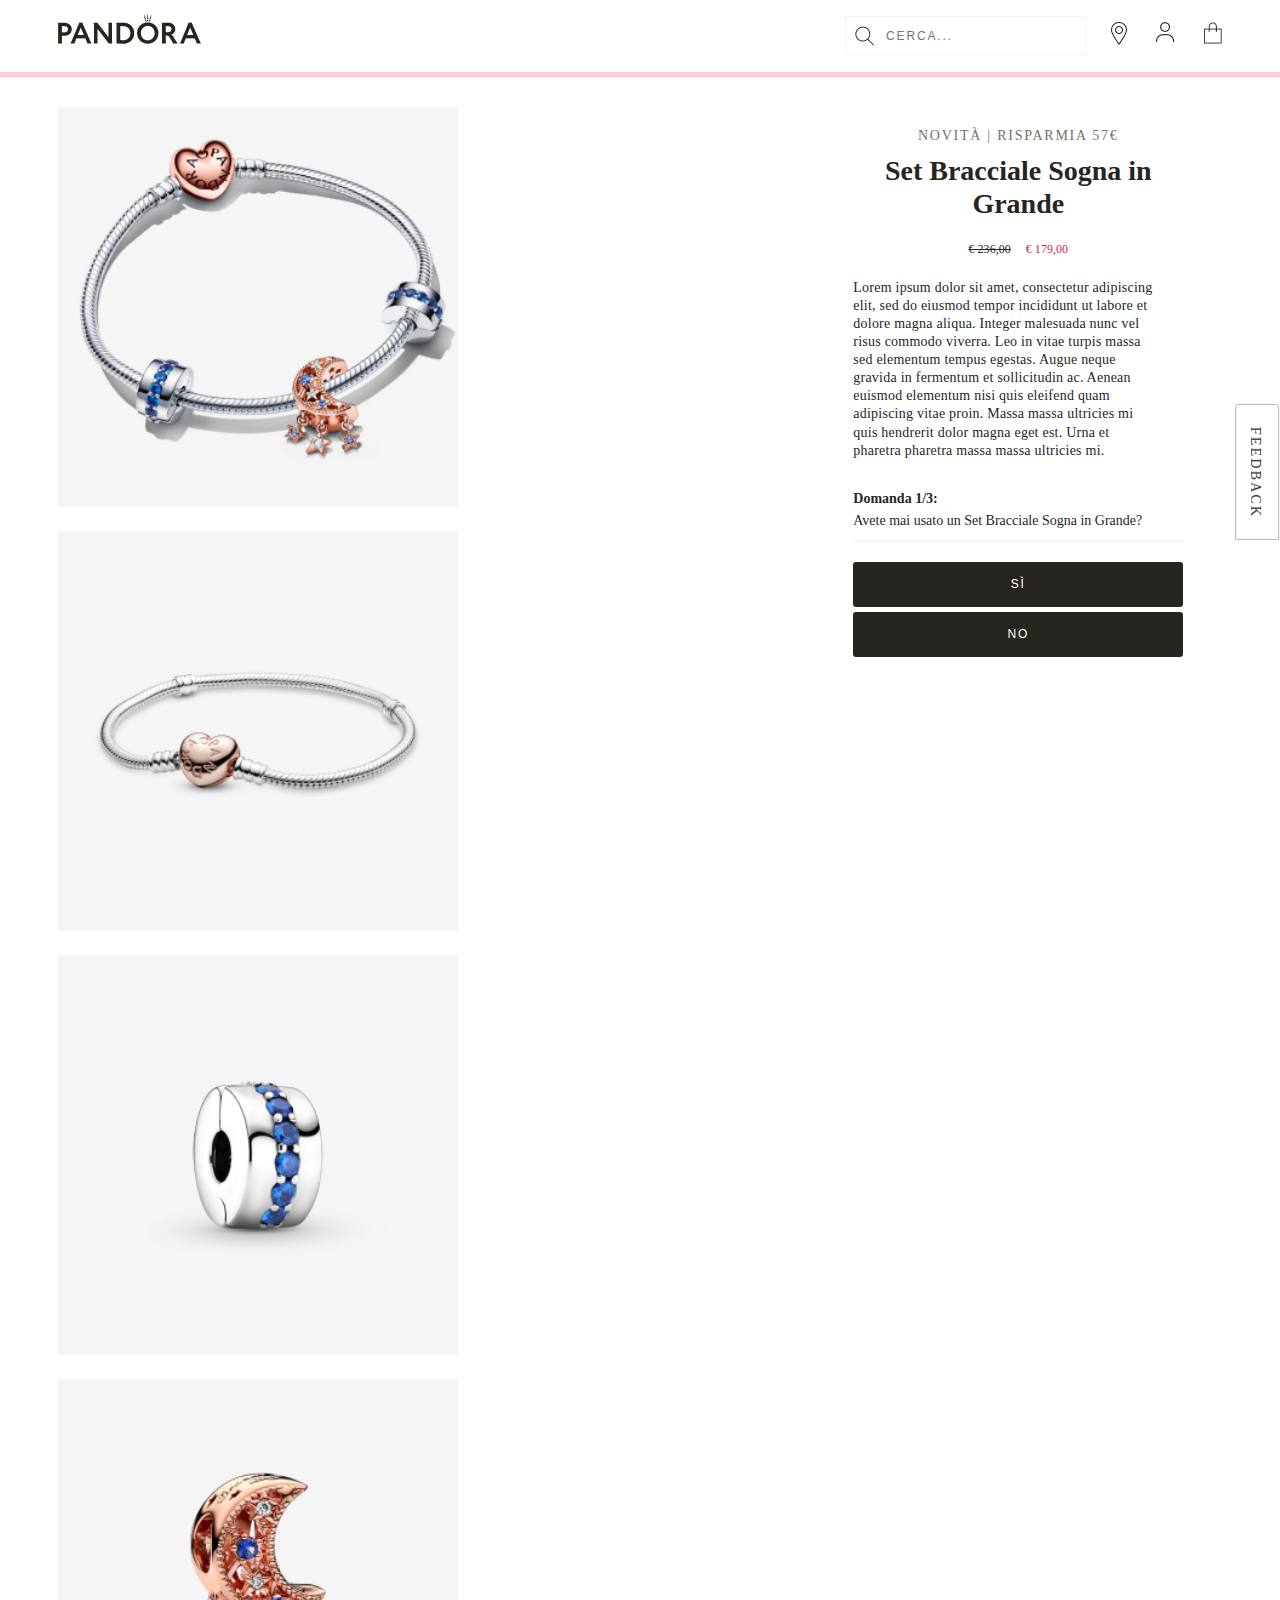
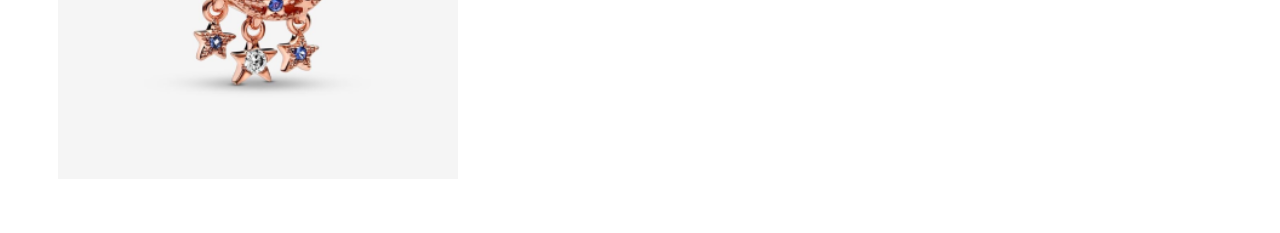
==== index.html @ 05a942aa "+" ====
<!DOCTYPE html>
<html lang="en">
  <head>
    <meta charset="UTF-8" />
    <meta http-equiv="X-UA-Compatible" content="IE=edge" />
    <meta name="viewport" content="width=device-width, initial-scale=1.0" />
    <title>Pandora</title>
    <link rel="stylesheet" href="./css/main.min.css" />
    <link
      href="//db.onlinewebfonts.com/c/8f0df2cb0f7181e0f37615026d9bfce3?family=Pan+Display+Regular"
      rel="stylesheet"
      type="text/css"
    />
  </head>
  <body>
    <div class="header">
      <div class="container header-container">
        <div class="logo">
          <img src="img/Pandora_Logo_2019 2.png" alt="" />
        </div>
        <div class="header-right">
          <form class="form">
            <input
              class="input-search"
              type="text"
              name="text"
              class="search"
              placeholder="CERCA..."
            />
            <img class="search-icon" src="./img/Search.png" alt="" />
          </form>
          <nav class="header-nav">
            <ul class="header-nav-list">
              <li class="header-nav-item">
                <img src="/img/Vector.png" alt="" />
              </li>
              <li class="header-nav-item">
                <img src="/img/Vector (1).png" alt="" />
              </li>
              <li class="header-nav-item">
                <img src="/img/Vector (2).png" alt="" />
              </li>
            </ul>
          </nav>
        </div>
      </div>
    </div>
    <div class="header-mob">
      <div class="left-side">
        <div class="burger-menu">
          <img src="img/icon_menu.png" alt="" />
        </div>
        <div>
          <img src="img/Vector (1).png" alt="" />
        </div>
      </div>
      <div class="logo">
        <img src="./img/logo-mob.png" alt="" />
      </div>
      <div class="right-side">
        <div class=""><img src="img/Search.png" alt="" /></div>
        <div class=""><img src="img/Vector (2).png" alt="" /></div>
      </div>
    </div>
    <main class="page">
      <div class="container mian-container">
        <div class="main-left">
          <ul class="photo-container">
            <li class="photo-card"><img src="./img/photo1.png" alt="img" /></li>
            <li class="photo-card"><img src="./img/photo2.png" alt="img" /></li>
            <li class="photo-card"><img src="./img/photo3.png" alt="img" /></li>
            <li class="photo-card"><img src="./img/photo4.png" alt="img" /></li>
          </ul>
        </div>
        <div class="slider">
          <div class="slider__item">
            <img src="./img/photo1.png" alt="img" />
          </div>
          <div class="slider__item">
            <img src="./img/photo2.png" alt="img" />
          </div>
          <div class="slider__item">
            <img src="./img/photo3.png" alt="img" />
          </div>
          <div class="slider__item">
            <img src="./img/photo4.png" alt="img" />
          </div>
        </div>
        <div class="main-right">
          <div class="right-container">
            <p class="right-info">NOVITÀ | RISPARMIA 57€</p>
            <h2 class="right-title">Set Bracciale Sogna in Grande</h2>
            <div class="price">
              <p class="old-price">€ 236,00</p>
              <p class="new-price">€ 179,00</p>
            </div>
            <div class="description">
              Lorem ipsum dolor sit amet, consectetur adipiscing elit, sed do
              eiusmod tempor incididunt ut labore et dolore magna aliqua.
              Integer malesuada nunc vel risus commodo viverra. Leo in vitae
              turpis massa sed elementum tempus egestas. Augue neque gravida in
              fermentum et sollicitudin ac. Aenean euismod elementum nisi quis
              eleifend quam adipiscing vitae proin. Massa massa ultricies mi
              quis hendrerit dolor magna eget est. Urna et pharetra pharetra
              massa massa ultricies mi.
            </div>
            <div class="question-block">
              <div class="question active-question">
                <p class="question-title">Domanda 1/3:</p>
                <p class="question-text">
                  Avete mai usato un Set Bracciale Sogna in Grande?
                </p>
                <button class="answer">Sì</button>
                <button class="answer">No</button>
              </div>
              <div class="question">
                <p class="question-title">Domanda 2/3:</p>
                <p class="question-text">
                  Avete mai usato un Set Bracciale Sogna in Grande?
                </p>
                <button class="answer">Sì</button>
                <button class="answer">No</button>
              </div>
              <div class="question">
                <p class="question-title">Domanda 3/3:</p>
                <p class="question-text">
                  Avete mai usato un Set Bracciale Sogna in Grande?
                </p>
                <button id="redirect" class="answer">Sì</button>
                <button id="redirect1" class="answer">No</button>
              </div>
            </div>
          </div>
        </div>
      </div>
    </main>
    <div class="feedback-container">
      <a><p class="feedback">feedback</p></a>
    </div>
    <script src="./js/question.js"></script>
    <script src="https://code.jquery.com/jquery-3.6.3.min.js"></script>
    <script src="./js/slider.js"></script>
    <script src="./js/slick.min.js"></script>
  </body>
</html>
---- css/main.min.css ----
.header{border-bottom:5px solid #ffcad4;padding:14px 0 15px 0}.header img{cursor:pointer}@media screen and (max-width: 767px){.header{display:none}}.header-container{display:flex;align-items:center;justify-content:space-between}.header-right{display:flex;align-items:center}.form{position:relative}.input-search{width:241px;padding:10.62px 5px 11.62px 40px;border:1px solid #f5f5f5;margin-right:25px}.input-search::-moz-placeholder{font-size:12px;line-height:136%;letter-spacing:.155em;text-transform:uppercase}.input-search:-ms-input-placeholder{font-size:12px;line-height:136%;letter-spacing:.155em;text-transform:uppercase}.input-search::placeholder{font-size:12px;line-height:136%;letter-spacing:.155em;text-transform:uppercase}@media screen and (max-width: 580px){.input-search{display:none}}.search-icon{position:absolute;left:10.37px;transform:translateY(50%)}@media screen and (max-width: 580px){.search-icon{display:block}}.header-nav-list{display:flex;gap:29px}*,::before,::after{box-sizing:border-box}.container{max-width:1440px;width:100%;margin:0 auto;padding:0 58px}@media screen and (max-width: 767px){.container{padding:5px}}body{font-family:"Pan Display Regular" !important;padding:0;margin:0}ul,ol{list-style:none;margin:0;padding:0}p{padding:0;margin:0}h1,h2,h3{margin:0}.page{padding-top:30px;padding-bottom:50px}.mian-container{display:flex}@media screen and (max-width: 767px){.mian-container{display:block}}.main-left{width:65%}@media screen and (max-width: 767px){.main-left{display:none}}.photo-container{display:flex;gap:20px;flex-wrap:wrap}.photo-card img{width:400px;height:400px}@media screen and (max-width: 1200px){.photo-card img{width:300px;height:300px}}.main-right{width:35%}@media screen and (max-width: 767px){.main-right{width:100%}}.right-container{max-width:330px;margin-left:75px}@media screen and (max-width: 1300px){.right-container{width:100%;margin:0 auto}}@media screen and (max-width: 767px){.right-container{width:100%;margin:0 auto}}.right-info{font-weight:400;font-size:14px;line-height:129%;text-align:center;letter-spacing:.125em;color:#71706c;padding-top:20px;margin-bottom:10px}.right-title{max-width:276px;margin:0 auto;font-weight:700;font-size:28px;line-height:116%;text-align:center;color:#27251f}@media screen and (max-width: 767px){.right-title{max-width:334px;font-weight:700;font-size:24px;line-height:18px;text-align:center;letter-spacing:.017em;color:#27251f}}.price{display:flex;justify-content:center;gap:15px;margin-top:20px;margin-bottom:21px}.old-price{font-size:12px;line-height:150%;text-align:center;letter-spacing:.003em;-webkit-text-decoration-line:line-through;text-decoration-line:line-through;color:#27251f}.new-price{font-size:12px;line-height:150%;text-align:center;letter-spacing:.003em;color:#d2255b}.description{max-width:301px;font-size:14px;line-height:129%;letter-spacing:.017em;color:#27251f}@media screen and (max-width: 767px){.description{max-width:330px}}.question-block{margin-top:30px}.question{display:none}.question-title{font-weight:700;font-size:14px;line-height:130%;color:#27251f;margin-bottom:4px}.question-text{font-size:14px;line-height:130%;color:#27251f;padding-bottom:10px;border-bottom:2px solid #f5f5f5;margin-bottom:20px}.answer{width:100%;border:none;display:flex;align-items:center;justify-content:center;background:#27251f;border-radius:3px;transition:all .2s linear;cursor:pointer;margin-bottom:5px;padding:15px 0;font-size:12px;line-height:15px;text-align:center;letter-spacing:.155em;text-transform:uppercase;color:#fff}.answer:hover{background:#ffcad4;font-size:12px;line-height:15px;text-align:center;letter-spacing:.145em;text-transform:uppercase;color:#27251f}.active-question{display:block}.slider{position:relative}@media screen and (min-width: 767px){.slider{display:none}}.slider__item{display:flex;justify-content:center}.slick-list{overflow:hidden}.slick-track{display:flex}.slick-arrow{position:absolute;top:50%;z-index:50;font-size:0;width:7.8px;height:16px;border:none}.slick-arrow.slick-prev{left:0;background:url("../img/prew.png") 0 0 no-repeat;background-size:contain}.slick-arrow.slick-next{right:0;background:url("../img/Next.png") 0 0 no-repeat;background-size:contain}.slick-dots{display:flex;gap:6px;position:absolute;bottom:12px;left:50%;transform:translateX(-50%)}.slick-dots li{list-style:none}.slick-dots li.slick-active button{background-color:#e6a5b2}.slick-dots li button{font-size:0;border-radius:50%;border:none;width:6px;height:6px;background:#e1e1e2;padding:0}.header-mob{display:flex;justify-content:space-between;align-items:center;padding:15px 16px 10px 16px;border-bottom:5px solid #ffcad4;display:none}@media screen and (max-width: 767px){.header-mob{display:flex;justify-content:space-between}}.header-mobimg{cursor:pointer}.left-side{display:flex;gap:19px}.logo{padding-bottom:9px}.right-side{display:flex;align-items:flex-end;gap:34px}.feedback-container{position:fixed;right:-45px;top:50%;transform:translateY(-50%) rotateY("angle");border:1px solid #b4b4b4;border-radius:3px 0px 0px 3px;padding:14px 21px 11px 22px;transform:rotate(90deg);cursor:pointer;transition:all .2s linear}.feedback-container:hover{transform:rotate(90deg) translateY(20px)}@media screen and (max-width: 767px){.feedback-container{padding:6px 12px 7px 12px}}.feedback{text-transform:uppercase;font-size:14px;line-height:17px;text-align:center;letter-spacing:.155em;text-transform:uppercase;color:#27251f}/*# sourceMappingURL=main.min.css.map */
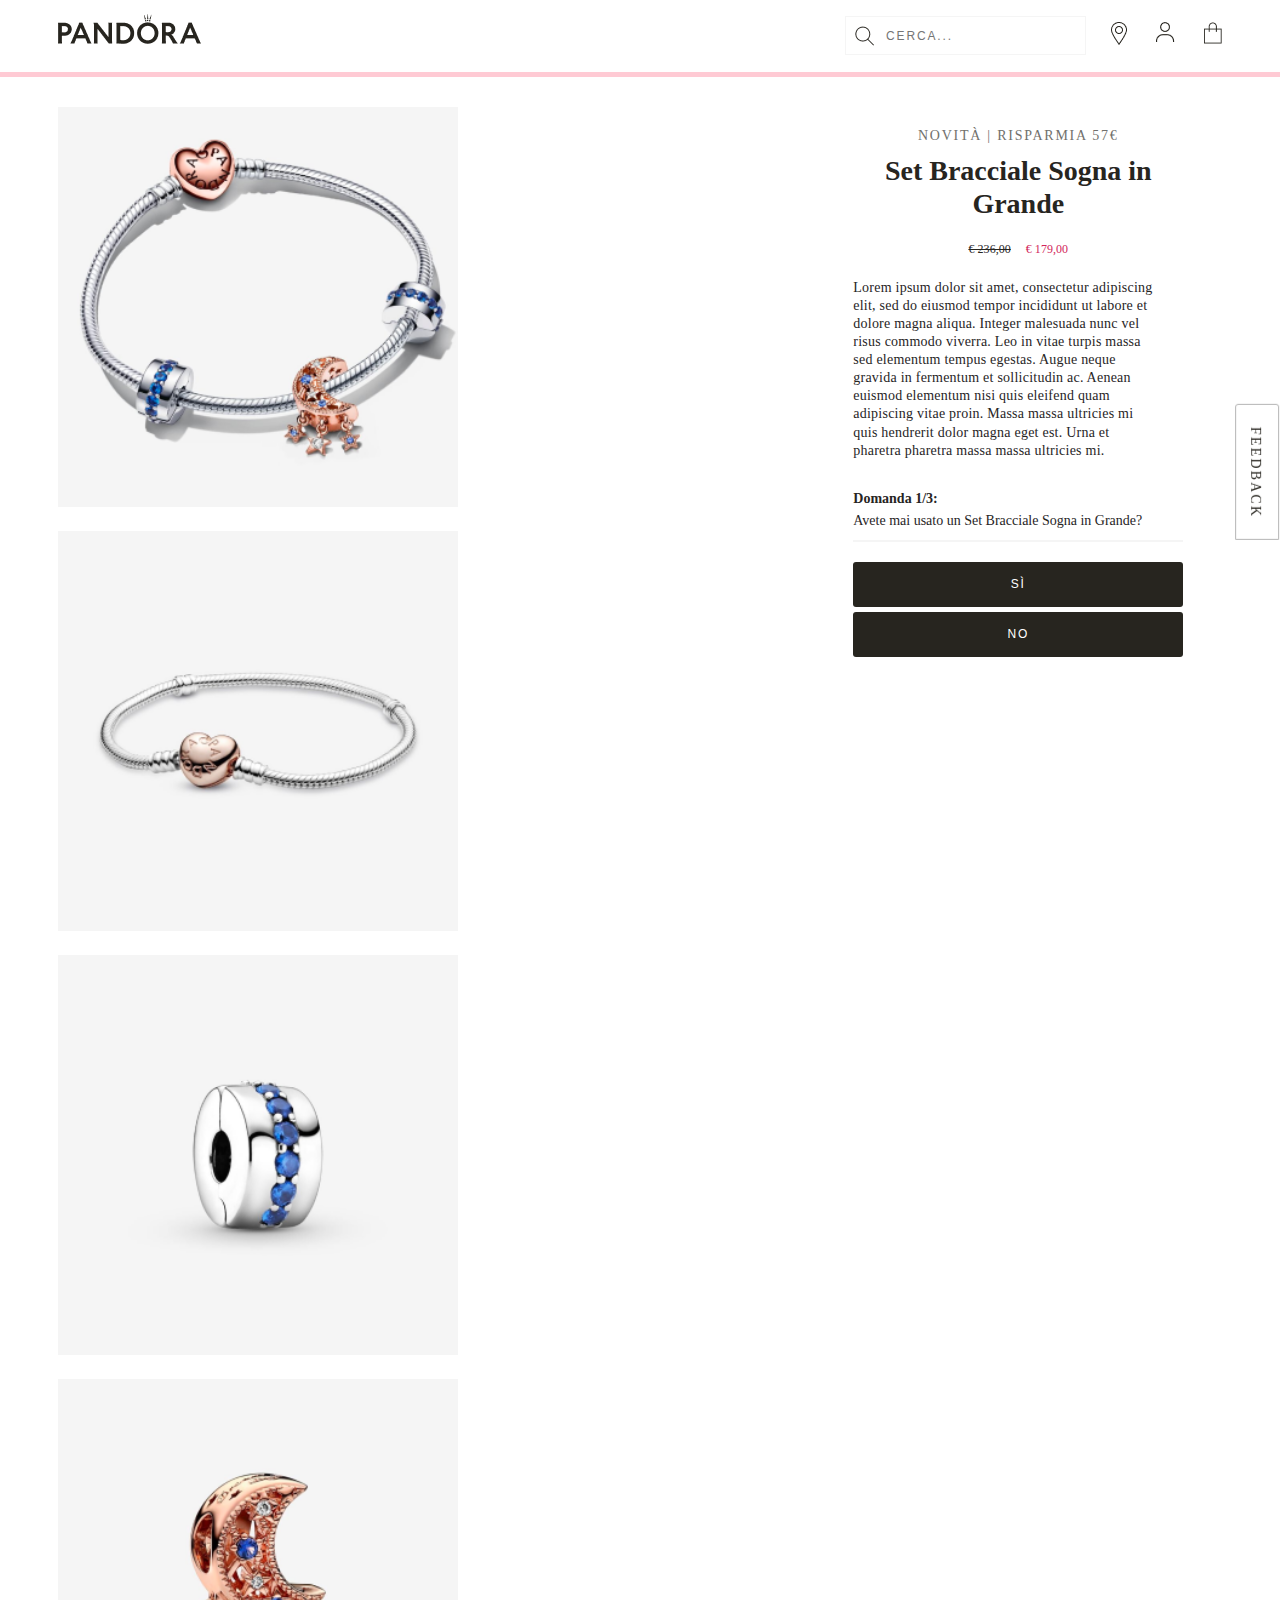
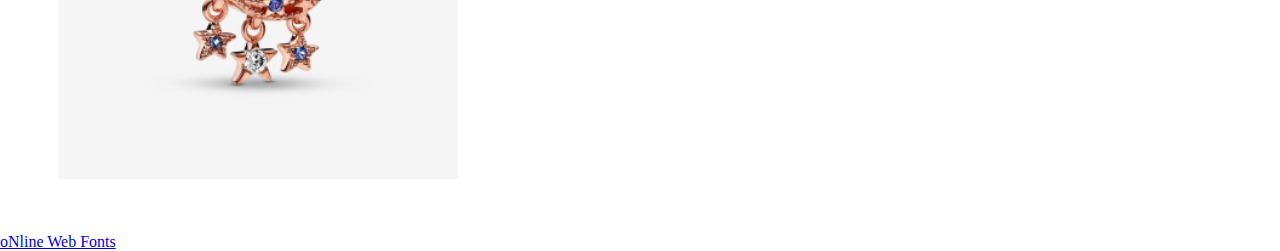
==== commit 016538a7: "+" ====
--- a/index.html
+++ b/index.html
@@ -27,18 +27,18 @@
               class="search"
               placeholder="CERCA..."
             />
-            <img class="search-icon" src="./img/Search.png" alt="" />
+            <img class="search-icon" src="/img/Search.png" alt="" />
           </form>
           <nav class="header-nav">
             <ul class="header-nav-list">
               <li class="header-nav-item">
-                <img src="/img/Vector.png" alt="" />
+                <img src="./img/Vector.png" alt="" />
               </li>
               <li class="header-nav-item">
-                <img src="/img/Vector (1).png" alt="" />
+                <img src="./img/Vector (1).png" alt="" />
               </li>
               <li class="header-nav-item">
-                <img src="/img/Vector (2).png" alt="" />
+                <img src="./img/Vector (2).png" alt="" />
               </li>
             </ul>
           </nav>
@@ -51,7 +51,7 @@
           <img src="img/icon_menu.png" alt="" />
         </div>
         <div>
-          <img src="img/Vector (1).png" alt="" />
+          <img src="./img/Vector (1).png" alt="" />
         </div>
       </div>
       <div class="logo">
@@ -141,5 +141,8 @@
     <script src="https://code.jquery.com/jquery-3.6.3.min.js"></script>
     <script src="./js/slider.js"></script>
     <script src="./js/slick.min.js"></script>
+    <div style="color: transparent">
+      <a href="http://www.onlinewebfonts.com">oNline Web Fonts</a>
+    </div>
   </body>
 </html>
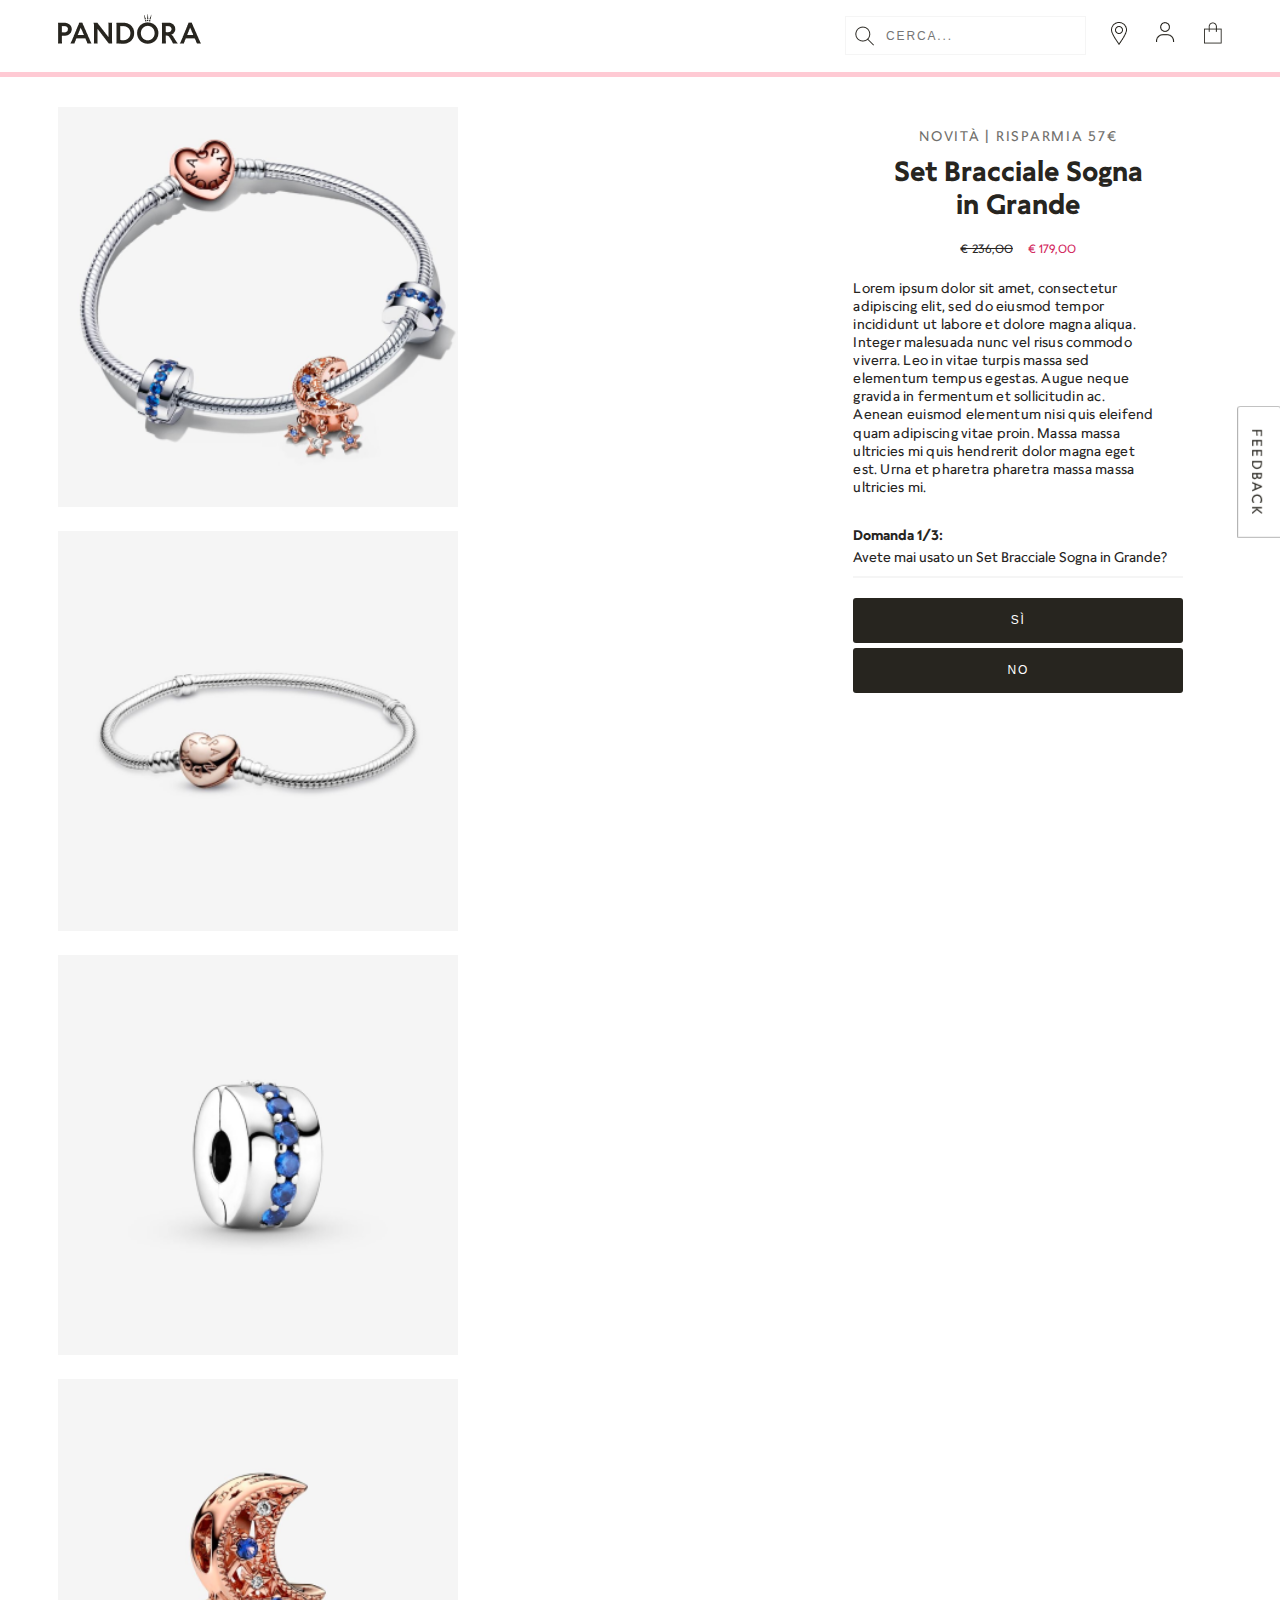
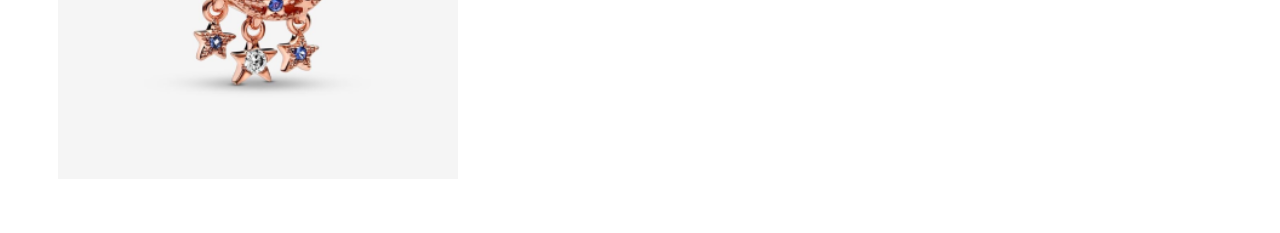
==== commit 45959ece: "Update index.html" ====
--- a/index.html
+++ b/index.html
@@ -6,11 +6,6 @@
     <meta name="viewport" content="width=device-width, initial-scale=1.0" />
     <title>Pandora</title>
     <link rel="stylesheet" href="./css/main.min.css" />
-    <link
-      href="//db.onlinewebfonts.com/c/8f0df2cb0f7181e0f37615026d9bfce3?family=Pan+Display+Regular"
-      rel="stylesheet"
-      type="text/css"
-    />
   </head>
   <body>
     <div class="header">
@@ -141,8 +136,5 @@
     <script src="https://code.jquery.com/jquery-3.6.3.min.js"></script>
     <script src="./js/slider.js"></script>
     <script src="./js/slick.min.js"></script>
-    <div style="color: transparent">
-      <a href="http://www.onlinewebfonts.com">oNline Web Fonts</a>
-    </div>
   </body>
 </html>
--- a/css/main.min.css
+++ b/css/main.min.css
@@ -1 +1 @@
-.header{border-bottom:5px solid #ffcad4;padding:14px 0 15px 0}.header img{cursor:pointer}@media screen and (max-width: 767px){.header{display:none}}.header-container{display:flex;align-items:center;justify-content:space-between}.header-right{display:flex;align-items:center}.form{position:relative}.input-search{width:241px;padding:10.62px 5px 11.62px 40px;border:1px solid #f5f5f5;margin-right:25px}.input-search::-moz-placeholder{font-size:12px;line-height:136%;letter-spacing:.155em;text-transform:uppercase}.input-search:-ms-input-placeholder{font-size:12px;line-height:136%;letter-spacing:.155em;text-transform:uppercase}.input-search::placeholder{font-size:12px;line-height:136%;letter-spacing:.155em;text-transform:uppercase}@media screen and (max-width: 580px){.input-search{display:none}}.search-icon{position:absolute;left:10.37px;transform:translateY(50%)}@media screen and (max-width: 580px){.search-icon{display:block}}.header-nav-list{display:flex;gap:29px}*,::before,::after{box-sizing:border-box}.container{max-width:1440px;width:100%;margin:0 auto;padding:0 58px}@media screen and (max-width: 767px){.container{padding:5px}}body{font-family:"Pan Display Regular" !important;padding:0;margin:0}ul,ol{list-style:none;margin:0;padding:0}p{padding:0;margin:0}h1,h2,h3{margin:0}.page{padding-top:30px;padding-bottom:50px}.mian-container{display:flex}@media screen and (max-width: 767px){.mian-container{display:block}}.main-left{width:65%}@media screen and (max-width: 767px){.main-left{display:none}}.photo-container{display:flex;gap:20px;flex-wrap:wrap}.photo-card img{width:400px;height:400px}@media screen and (max-width: 1200px){.photo-card img{width:300px;height:300px}}.main-right{width:35%}@media screen and (max-width: 767px){.main-right{width:100%}}.right-container{max-width:330px;margin-left:75px}@media screen and (max-width: 1300px){.right-container{width:100%;margin:0 auto}}@media screen and (max-width: 767px){.right-container{width:100%;margin:0 auto}}.right-info{font-weight:400;font-size:14px;line-height:129%;text-align:center;letter-spacing:.125em;color:#71706c;padding-top:20px;margin-bottom:10px}.right-title{max-width:276px;margin:0 auto;font-weight:700;font-size:28px;line-height:116%;text-align:center;color:#27251f}@media screen and (max-width: 767px){.right-title{max-width:334px;font-weight:700;font-size:24px;line-height:18px;text-align:center;letter-spacing:.017em;color:#27251f}}.price{display:flex;justify-content:center;gap:15px;margin-top:20px;margin-bottom:21px}.old-price{font-size:12px;line-height:150%;text-align:center;letter-spacing:.003em;-webkit-text-decoration-line:line-through;text-decoration-line:line-through;color:#27251f}.new-price{font-size:12px;line-height:150%;text-align:center;letter-spacing:.003em;color:#d2255b}.description{max-width:301px;font-size:14px;line-height:129%;letter-spacing:.017em;color:#27251f}@media screen and (max-width: 767px){.description{max-width:330px}}.question-block{margin-top:30px}.question{display:none}.question-title{font-weight:700;font-size:14px;line-height:130%;color:#27251f;margin-bottom:4px}.question-text{font-size:14px;line-height:130%;color:#27251f;padding-bottom:10px;border-bottom:2px solid #f5f5f5;margin-bottom:20px}.answer{width:100%;border:none;display:flex;align-items:center;justify-content:center;background:#27251f;border-radius:3px;transition:all .2s linear;cursor:pointer;margin-bottom:5px;padding:15px 0;font-size:12px;line-height:15px;text-align:center;letter-spacing:.155em;text-transform:uppercase;color:#fff}.answer:hover{background:#ffcad4;font-size:12px;line-height:15px;text-align:center;letter-spacing:.145em;text-transform:uppercase;color:#27251f}.active-question{display:block}.slider{position:relative}@media screen and (min-width: 767px){.slider{display:none}}.slider__item{display:flex;justify-content:center}.slick-list{overflow:hidden}.slick-track{display:flex}.slick-arrow{position:absolute;top:50%;z-index:50;font-size:0;width:7.8px;height:16px;border:none}.slick-arrow.slick-prev{left:0;background:url("../img/prew.png") 0 0 no-repeat;background-size:contain}.slick-arrow.slick-next{right:0;background:url("../img/Next.png") 0 0 no-repeat;background-size:contain}.slick-dots{display:flex;gap:6px;position:absolute;bottom:12px;left:50%;transform:translateX(-50%)}.slick-dots li{list-style:none}.slick-dots li.slick-active button{background-color:#e6a5b2}.slick-dots li button{font-size:0;border-radius:50%;border:none;width:6px;height:6px;background:#e1e1e2;padding:0}.header-mob{display:flex;justify-content:space-between;align-items:center;padding:15px 16px 10px 16px;border-bottom:5px solid #ffcad4;display:none}@media screen and (max-width: 767px){.header-mob{display:flex;justify-content:space-between}}.header-mobimg{cursor:pointer}.left-side{display:flex;gap:19px}.logo{padding-bottom:9px}.right-side{display:flex;align-items:flex-end;gap:34px}.feedback-container{position:fixed;right:-45px;top:50%;transform:translateY(-50%) rotateY("angle");border:1px solid #b4b4b4;border-radius:3px 0px 0px 3px;padding:14px 21px 11px 22px;transform:rotate(90deg);cursor:pointer;transition:all .2s linear}.feedback-container:hover{transform:rotate(90deg) translateY(20px)}@media screen and (max-width: 767px){.feedback-container{padding:6px 12px 7px 12px}}.feedback{text-transform:uppercase;font-size:14px;line-height:17px;text-align:center;letter-spacing:.155em;text-transform:uppercase;color:#27251f}/*# sourceMappingURL=main.min.css.map */+.header{border-bottom:5px solid #ffcad4;padding:14px 0 15px 0}.header img{cursor:pointer}@media screen and (max-width: 767px){.header{display:none}}.header-container{display:flex;align-items:center;justify-content:space-between}.header-right{display:flex;align-items:center}.form{position:relative}.input-search{width:241px;padding:10.62px 5px 11.62px 40px;border:1px solid #f5f5f5;margin-right:25px}.input-search::-moz-placeholder{font-size:12px;line-height:136%;letter-spacing:.155em;text-transform:uppercase}.input-search:-ms-input-placeholder{font-size:12px;line-height:136%;letter-spacing:.155em;text-transform:uppercase}.input-search::placeholder{font-size:12px;line-height:136%;letter-spacing:.155em;text-transform:uppercase}@media screen and (max-width: 580px){.input-search{display:none}}.search-icon{position:absolute;left:10.37px;transform:translateY(50%)}@media screen and (max-width: 580px){.search-icon{display:block}}.header-nav-list{display:flex;gap:29px}*,::before,::after{box-sizing:border-box}.container{max-width:1440px;width:100%;margin:0 auto;padding:0 58px}@media screen and (max-width: 767px){.container{padding:5px}}@font-face{font-family:"Conv_Pan";src:url("../fonts/Pan Display Regular.eot");src:local("☺"),url("../fonts/Pan Display Regular.woff") format("woff"),url("../fonts/Pan Display Regular.ttf") format("truetype"),url("../fonts/Pan Display Regular.svg") format("svg");font-weight:normal;font-style:normal}@font-face{font-family:"Conv_Pan Display Bold";src:url("../fonts/Pan Display Bold.eot");src:local("☺"),url("../fonts/Pan Display Bold.woff") format("woff"),url("../fonts/Pan Display Bold.ttf") format("truetype"),url("../fonts/Pan Display Bold.svg") format("svg");font-weight:700;font-style:normal}body{font-family:"Conv_Pan";padding:0;margin:0}ul,ol{list-style:none;margin:0;padding:0}p{padding:0;margin:0}h1,h2,h3{margin:0}.page{padding-top:30px;padding-bottom:50px}.mian-container{display:flex}@media screen and (max-width: 767px){.mian-container{display:block}}.main-left{width:65%}@media screen and (max-width: 767px){.main-left{display:none}}.photo-container{display:flex;gap:20px;flex-wrap:wrap}.photo-card img{width:400px;height:400px}@media screen and (max-width: 1200px){.photo-card img{width:300px;height:300px}}.main-right{width:35%}@media screen and (max-width: 767px){.main-right{width:100%}}.right-container{max-width:330px;margin-left:75px}@media screen and (max-width: 1300px){.right-container{width:100%;margin:0 auto}}@media screen and (max-width: 767px){.right-container{width:100%;margin:0 auto}}.right-info{font-weight:400;font-size:14px;line-height:129%;text-align:center;letter-spacing:.125em;color:#71706c;padding-top:20px;margin-bottom:10px}.right-title{max-width:276px;margin:0 auto;font-family:"Conv_Pan Display Bold";font-weight:700;font-size:28px;line-height:116%;text-align:center;color:#27251f}@media screen and (max-width: 767px){.right-title{max-width:334px;font-weight:700;font-size:24px;line-height:18px;text-align:center;letter-spacing:.017em;color:#27251f}}.price{display:flex;justify-content:center;gap:15px;margin-top:20px;margin-bottom:21px}.old-price{font-size:12px;line-height:150%;text-align:center;letter-spacing:.003em;-webkit-text-decoration-line:line-through;text-decoration-line:line-through;color:#27251f}.new-price{font-size:12px;line-height:150%;text-align:center;letter-spacing:.003em;color:#d2255b}.description{max-width:301px;font-size:14px;line-height:129%;letter-spacing:.017em;color:#27251f}@media screen and (max-width: 767px){.description{max-width:330px}}.question-block{margin-top:30px}.question{display:none}.question-title{font-family:"Conv_Pan Display Bold";font-weight:700;font-size:14px;line-height:130%;color:#27251f;margin-bottom:4px}.question-text{font-size:14px;line-height:130%;color:#27251f;padding-bottom:10px;border-bottom:2px solid #f5f5f5;margin-bottom:20px}.answer{width:100%;border:none;display:flex;align-items:center;justify-content:center;background:#27251f;border-radius:3px;transition:all .2s linear;cursor:pointer;margin-bottom:5px;padding:15px 0;font-size:12px;line-height:15px;text-align:center;letter-spacing:.155em;text-transform:uppercase;color:#fff}.answer:hover{background:#ffcad4;font-size:12px;line-height:15px;text-align:center;letter-spacing:.145em;text-transform:uppercase;color:#27251f}.active-question{display:block}.slider{position:relative}@media screen and (min-width: 767px){.slider{display:none}}.slider__item{display:flex;justify-content:center}.slick-list{overflow:hidden}.slick-track{display:flex}.slick-arrow{position:absolute;top:50%;z-index:50;font-size:0;width:7.8px;height:16px;border:none}.slick-arrow.slick-prev{left:0;background:url("../img/prew.png") 0 0 no-repeat;background-size:contain}.slick-arrow.slick-next{right:0;background:url("../img/Next.png") 0 0 no-repeat;background-size:contain}.slick-dots{display:flex;gap:6px;position:absolute;bottom:12px;left:50%;transform:translateX(-50%)}.slick-dots li{list-style:none}.slick-dots li.slick-active button{background-color:#e6a5b2}.slick-dots li button{font-size:0;border-radius:50%;border:none;width:6px;height:6px;background:#e1e1e2;padding:0}.header-mob{display:flex;justify-content:space-between;align-items:center;padding:15px 16px 10px 16px;border-bottom:5px solid #ffcad4;display:none}@media screen and (max-width: 767px){.header-mob{display:flex;justify-content:space-between}}.header-mobimg{cursor:pointer}.left-side{display:flex;gap:19px}.logo{padding-bottom:9px}.right-side{display:flex;align-items:flex-end;gap:34px}.feedback-container{position:fixed;right:-45px;top:50%;transform:translateY(-50%) rotateY("angle");border:1px solid #b4b4b4;border-radius:3px 0px 0px 3px;padding:14px 21px 11px 22px;transform:rotate(90deg);cursor:pointer;transition:all .2s linear}.feedback-container:hover{transform:rotate(90deg) translateY(20px)}@media screen and (max-width: 767px){.feedback-container{padding:6px 12px 7px 12px}}.feedback{text-transform:uppercase;font-size:14px;line-height:17px;text-align:center;letter-spacing:.155em;text-transform:uppercase;color:#27251f}/*# sourceMappingURL=main.min.css.map */